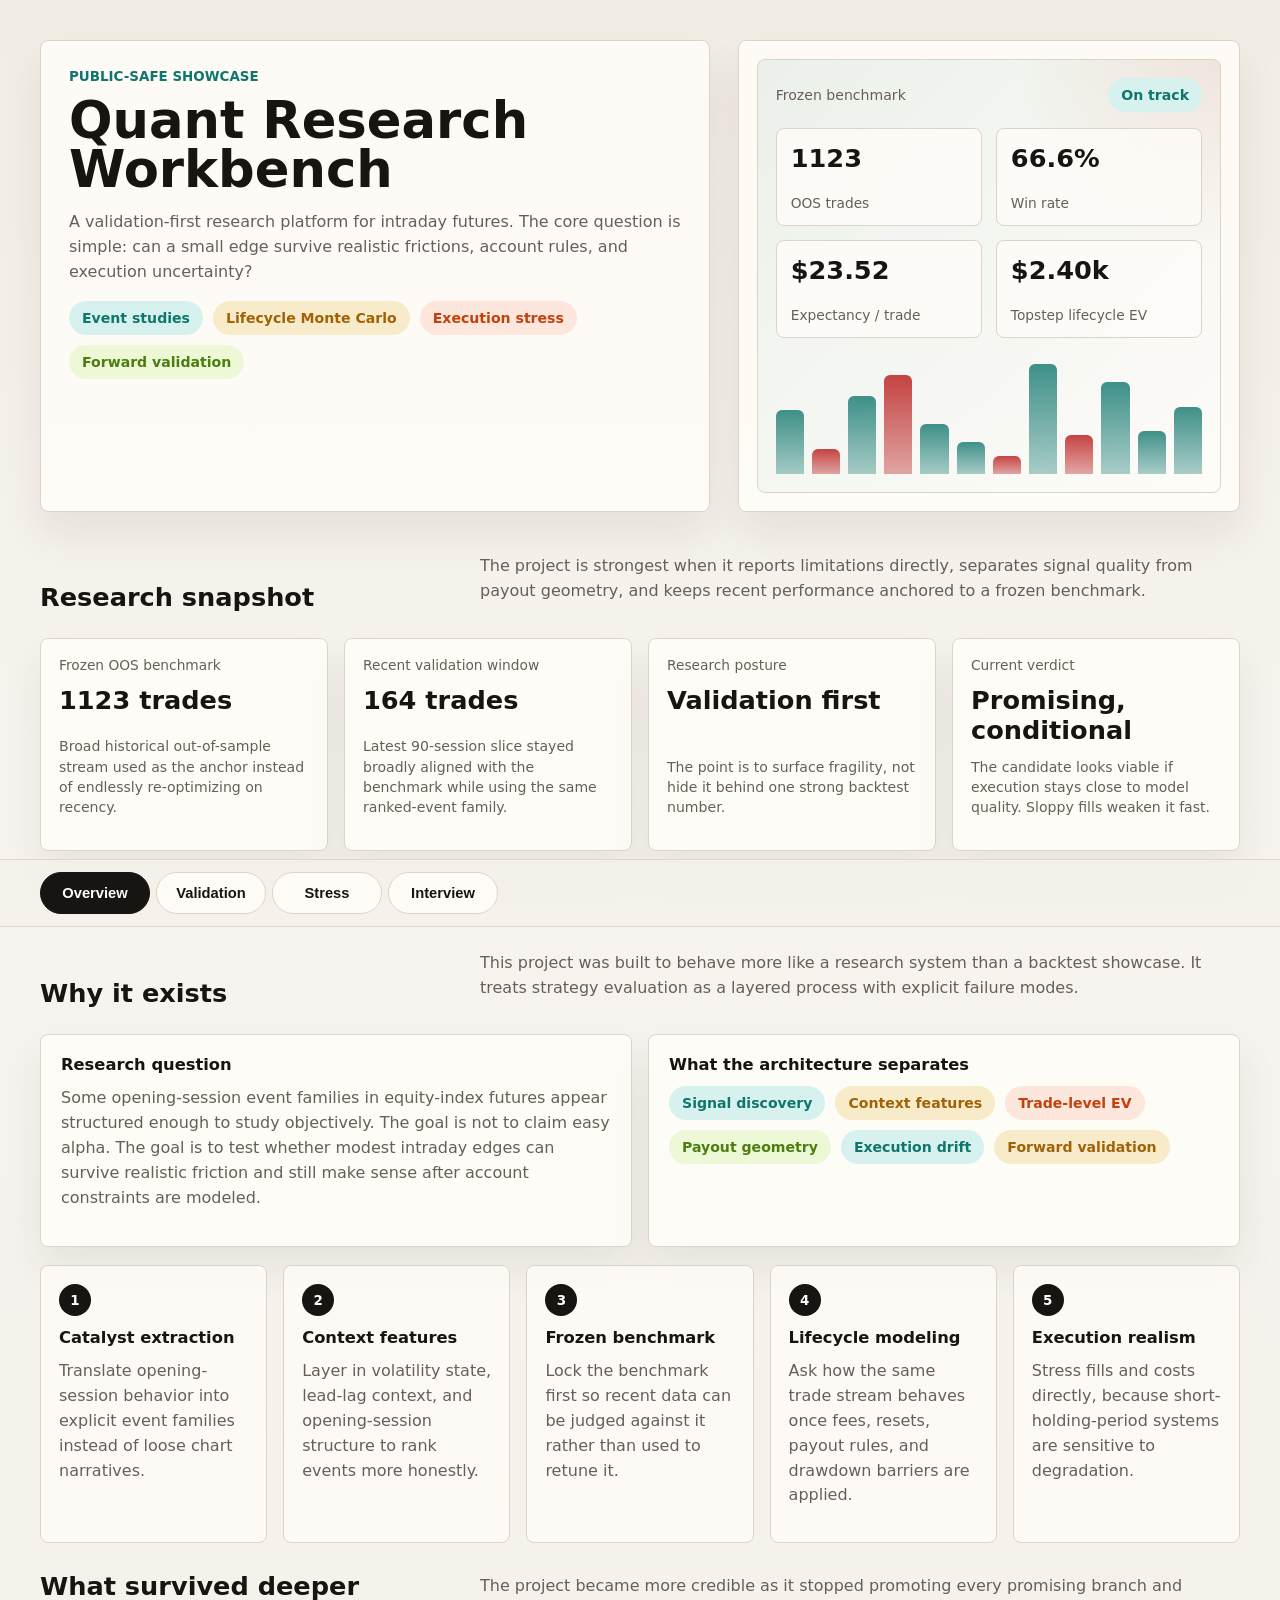
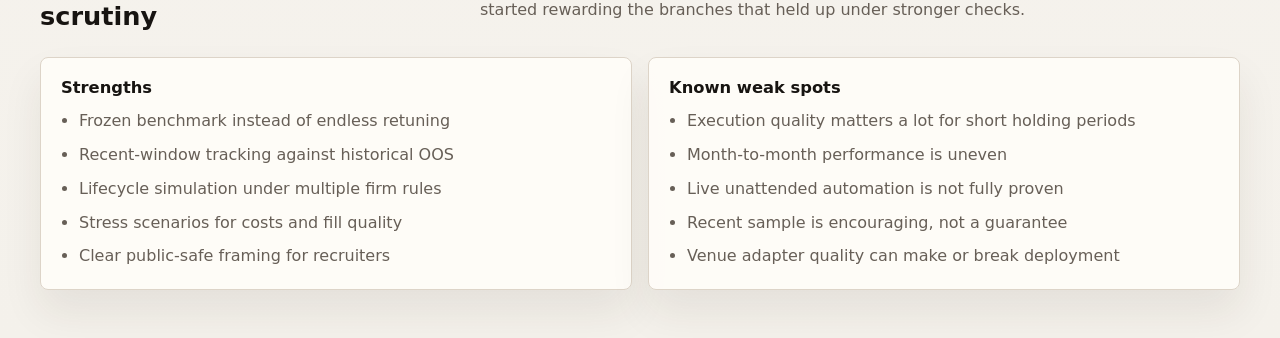
==== docs/index.html @ 0e42ff85 "Initial public mirror" ====
<!DOCTYPE html>
<html lang="en">
  <head>
    <meta charset="UTF-8" />
    <meta name="viewport" content="width=device-width, initial-scale=1.0" />
    <title>Quant Research Workbench</title>
    <link rel="stylesheet" href="styles.css" />
  </head>
  <body>
    <div class="page-shell">
      <header class="hero-band">
        <div class="content-wrap hero-layout">
          <div class="hero-copy">
            <p class="eyebrow">Public-safe showcase</p>
            <h1>Quant Research Workbench</h1>
            <p class="lede">
              A validation-first research platform for intraday futures. The
              core question is simple: can a small edge survive realistic
              frictions, account rules, and execution uncertainty?
            </p>
            <div class="hero-badges" aria-label="Project highlights">
              <span class="badge badge-teal">Event studies</span>
              <span class="badge badge-amber">Lifecycle Monte Carlo</span>
              <span class="badge badge-rust">Execution stress</span>
              <span class="badge badge-olive">Forward validation</span>
            </div>
          </div>
          <div class="hero-visual" aria-label="Research summary">
            <div class="visual-panel">
              <div class="visual-label-row">
                <span>Frozen benchmark</span>
                <span class="status-chip status-good">On track</span>
              </div>
              <div class="visual-metrics">
                <div>
                  <span class="visual-number">1123</span>
                  <span class="visual-caption">OOS trades</span>
                </div>
                <div>
                  <span class="visual-number">66.6%</span>
                  <span class="visual-caption">Win rate</span>
                </div>
                <div>
                  <span class="visual-number">$23.52</span>
                  <span class="visual-caption">Expectancy / trade</span>
                </div>
                <div>
                  <span class="visual-number">$2.40k</span>
                  <span class="visual-caption">Topstep lifecycle EV</span>
                </div>
              </div>
              <div class="spark-strip" id="heroSparkStrip" aria-hidden="true"></div>
            </div>
          </div>
        </div>
      </header>

      <main>
        <section class="summary-band">
          <div class="content-wrap">
            <div class="section-head">
              <h2>Research snapshot</h2>
              <p>
                The project is strongest when it reports limitations directly,
                separates signal quality from payout geometry, and keeps recent
                performance anchored to a frozen benchmark.
              </p>
            </div>
            <div class="metric-grid" id="headlineMetrics"></div>
          </div>
        </section>

        <section class="tabs-band">
          <div class="content-wrap">
            <div class="segmented-control" role="tablist" aria-label="Views">
              <button class="segmented-button is-active" data-tab="overview" role="tab" aria-selected="true">Overview</button>
              <button class="segmented-button" data-tab="validation" role="tab" aria-selected="false">Validation</button>
              <button class="segmented-button" data-tab="stress" role="tab" aria-selected="false">Stress</button>
              <button class="segmented-button" data-tab="interview" role="tab" aria-selected="false">Interview</button>
            </div>
          </div>
        </section>

        <section class="panel-band">
          <div class="content-wrap">
            <div class="tab-panel is-active" id="panel-overview" role="tabpanel">
              <div class="section-head">
                <h2>Why it exists</h2>
                <p>
                  This project was built to behave more like a research system
                  than a backtest showcase. It treats strategy evaluation as a
                  layered process with explicit failure modes.
                </p>
              </div>
              <div class="split-layout">
                <div class="stack-block">
                  <h3>Research question</h3>
                  <p>
                    Some opening-session event families in equity-index futures
                    appear structured enough to study objectively. The goal is
                    not to claim easy alpha. The goal is to test whether modest
                    intraday edges can survive realistic friction and still make
                    sense after account constraints are modeled.
                  </p>
                </div>
                <div class="stack-block">
                  <h3>What the architecture separates</h3>
                  <div class="pill-list">
                    <span class="pill">Signal discovery</span>
                    <span class="pill">Context features</span>
                    <span class="pill">Trade-level EV</span>
                    <span class="pill">Payout geometry</span>
                    <span class="pill">Execution drift</span>
                    <span class="pill">Forward validation</span>
                  </div>
                </div>
              </div>

              <div class="workflow-grid" id="workflowGrid"></div>

              <div class="section-head section-head-tight">
                <h2>What survived deeper scrutiny</h2>
                <p>
                  The project became more credible as it stopped promoting every
                  promising branch and started rewarding the branches that held
                  up under stronger checks.
                </p>
              </div>
              <div class="comparison-grid">
                <article class="mini-panel">
                  <h3>Strengths</h3>
                  <ul class="detail-list">
                    <li>Frozen benchmark instead of endless retuning</li>
                    <li>Recent-window tracking against historical OOS</li>
                    <li>Lifecycle simulation under multiple firm rules</li>
                    <li>Stress scenarios for costs and fill quality</li>
                    <li>Clear public-safe framing for recruiters</li>
                  </ul>
                </article>
                <article class="mini-panel">
                  <h3>Known weak spots</h3>
                  <ul class="detail-list">
                    <li>Execution quality matters a lot for short holding periods</li>
                    <li>Month-to-month performance is uneven</li>
                    <li>Live unattended automation is not fully proven</li>
                    <li>Recent sample is encouraging, not a guarantee</li>
                    <li>Venue adapter quality can make or break deployment</li>
                  </ul>
                </article>
              </div>
            </div>

            <div class="tab-panel" id="panel-validation" role="tabpanel">
              <div class="section-head">
                <h2>Validation posture</h2>
                <p>
                  The benchmark was frozen first. Newer samples were then judged
                  on whether they stayed broadly consistent with that benchmark
                  instead of being used as an excuse to keep tuning.
                </p>
              </div>

              <div class="comparison-grid">
                <article class="mini-panel">
                  <h3>Broad OOS benchmark</h3>
                  <dl class="stat-list">
                    <div><dt>Trades</dt><dd>1123</dd></div>
                    <div><dt>Win rate</dt><dd>66.6%</dd></div>
                    <div><dt>Expectancy</dt><dd>$23.52</dd></div>
                    <div><dt>Lifecycle EV</dt><dd>$2,396.66</dd></div>
                  </dl>
                </article>
                <article class="mini-panel">
                  <h3>Recent 90-session check</h3>
                  <dl class="stat-list">
                    <div><dt>Trades</dt><dd>164</dd></div>
                    <div><dt>Win rate</dt><dd>67.7%</dd></div>
                    <div><dt>Expectancy</dt><dd>$27.95</dd></div>
                    <div><dt>EV lower bound</dt><dd class="positive-text">+$0.28</dd></div>
                  </dl>
                </article>
              </div>

              <div class="chart-block">
                <div class="chart-header">
                  <h3>Window consistency</h3>
                  <p>Recent windows are compared against the frozen benchmark.</p>
                </div>
                <div class="window-bars" id="windowBars" aria-label="Window comparison bars"></div>
              </div>

              <div class="chart-block">
                <div class="chart-header">
                  <h3>Monthly stability</h3>
                  <p>
                    The project is honest about instability: April was weak,
                    May was strong, and the newer sample stayed positive but not
                    uniformly smooth.
                  </p>
                </div>
                <div class="monthly-chart" id="monthlyChart" aria-label="Monthly stability chart"></div>
              </div>

              <div class="comparison-grid">
                <article class="mini-panel">
                  <h3>Benchmark discipline</h3>
                  <ul class="detail-list">
                    <li>Recent data is compared to a locked benchmark</li>
                    <li>Policy change is explicit: exclude one weak event family</li>
                    <li>Observed sample is judged by EV bands, not hype</li>
                    <li>Current status: research-based go, not execution-proven go</li>
                  </ul>
                </article>
                <article class="mini-panel">
                  <h3>What would invalidate it</h3>
                  <ul class="detail-list">
                    <li>Execution drift large enough to resemble the 5% haircut stress</li>
                    <li>Recent windows turning persistently negative</li>
                    <li>Signal cadence collapsing versus historical assumptions</li>
                    <li>Venue adapter failing to reproduce the benchmark intents</li>
                  </ul>
                </article>
              </div>
            </div>

            <div class="tab-panel" id="panel-stress" role="tabpanel">
              <div class="section-head">
                <h2>Stress and payout geometry</h2>
                <p>
                  The useful result here is not that the system has a pretty base
                  case. It is that we can see exactly which friction assumptions
                  it tolerates and which ones break it first.
                </p>
              </div>

              <div class="comparison-grid">
                <article class="mini-panel">
                  <h3>Execution stress ladder</h3>
                  <div class="stress-grid" id="stressGrid"></div>
                </article>
                <article class="mini-panel">
                  <h3>Interpretation</h3>
                  <ul class="detail-list">
                    <li>Small extra costs do not destroy the profile</li>
                    <li>Broad fill degradation is much more damaging</li>
                    <li>Execution quality matters more than cosmetic optimization</li>
                    <li>That makes venue choice and automation quality first-order issues</li>
                  </ul>
                </article>
              </div>

              <div class="chart-block">
                <div class="chart-header">
                  <h3>Cross-firm lifecycle comparison</h3>
                  <p>
                    Same trade stream, different account wrappers. This is where
                    structure starts to matter almost as much as the edge.
                  </p>
                </div>
                <div class="horizontal-bars" id="firmBars" aria-label="Firm comparison"></div>
              </div>

              <div class="chart-block">
                <div class="chart-header">
                  <h3>Why this matters</h3>
                  <p>
                    The project is not just a signal engine. It is also a study
                    of how constraints, resets, payout timing, and fee drag
                    reshape the economics of a small edge.
                  </p>
                </div>
                <div class="quote-panel">
                  <p>
                    The strongest public-facing lesson is not “I found a magic
                    strategy.” It is “I built a system that can tell me when a
                    promising branch is still not good enough.”
                  </p>
                </div>
              </div>
            </div>

            <div class="tab-panel" id="panel-interview" role="tabpanel">
              <div class="section-head">
                <h2>Deeper questions</h2>
                <p>
                  This is the part that usually matters most in interviews: what
                  you understand about the weaknesses, not just the outputs.
                </p>
              </div>

              <div class="interview-grid" id="interviewGrid"></div>

              <div class="comparison-grid">
                <article class="mini-panel">
                  <h3>Research influences</h3>
                  <ul class="detail-list">
                    <li>Intraday Price Formation in U.S. Equity Index Markets</li>
                    <li>Clustering Market Regimes Using the Wasserstein Distance</li>
                    <li>The Random Matrix-Based Informative Content of Correlation Matrices in Stock Markets</li>
                    <li>Time-Varying Factor-Augmented Models</li>
                    <li>Deep Learning Enhanced Multivariable GARCH</li>
                  </ul>
                </article>
                <article class="mini-panel">
                  <h3>Resume positioning</h3>
                  <p class="mini-copy">
                    Best framing: a validation-first quantitative research
                    platform for intraday futures, focused on whether small edges
                    survive realistic frictions, account rules, and execution
                    uncertainty.
                  </p>
                </article>
              </div>

              <div class="resource-strip">
                <a class="resource-chip" href="../CASE_STUDY.md">Case study</a>
                <a class="resource-chip" href="../INTERVIEW_GUIDE.md">Interview guide</a>
                <a class="resource-chip" href="../PORTFOLIO_COPY.md">Portfolio copy</a>
                <a class="resource-chip" href="../PUBLISHING_CHECKLIST.md">Publishing checklist</a>
              </div>
            </div>
          </div>
        </section>
      </main>
    </div>

    <script src="app.js"></script>
  </body>
</html>
---- docs/styles.css ----
:root {
  color-scheme: light;
  --bg: #f4f1eb;
  --surface: #fffdf9;
  --surface-2: #f7f3ed;
  --ink: #171411;
  --muted: #675f57;
  --line: #ddd4c8;
  --teal: #0f766e;
  --teal-soft: #d7f1ee;
  --amber: #a16207;
  --amber-soft: #f8ebc9;
  --rust: #c2410c;
  --rust-soft: #fde7dc;
  --olive: #4d7c0f;
  --olive-soft: #edf8d7;
  --crimson: #b91c1c;
  --crimson-soft: #fde3e3;
  --radius: 8px;
  --shadow: 0 22px 40px rgba(52, 39, 24, 0.08);
}

* {
  box-sizing: border-box;
}

html {
  scroll-behavior: smooth;
}

body {
  margin: 0;
  font-family: Inter, ui-sans-serif, system-ui, -apple-system, BlinkMacSystemFont, "Segoe UI", sans-serif;
  color: var(--ink);
  background: linear-gradient(180deg, #f1ece4 0%, #f7f4ef 42%, #f4f1eb 100%);
}

a {
  color: inherit;
}

.page-shell {
  min-height: 100vh;
}

.content-wrap {
  width: min(1200px, calc(100vw - 32px));
  margin: 0 auto;
}

.hero-band,
.summary-band,
.tabs-band,
.panel-band {
  width: 100%;
}

.hero-band {
  padding: 40px 0 28px;
}

.hero-layout {
  display: grid;
  grid-template-columns: minmax(0, 1.2fr) minmax(320px, 0.9fr);
  gap: 28px;
  align-items: stretch;
}

.hero-copy,
.hero-visual,
.mini-panel,
.stack-block,
.chart-block,
.quote-panel,
.metric-card {
  background: rgba(255, 253, 249, 0.9);
  border: 1px solid var(--line);
  border-radius: var(--radius);
  box-shadow: var(--shadow);
}

.hero-copy {
  padding: 28px;
}

.hero-visual {
  padding: 18px;
}

.eyebrow {
  margin: 0 0 12px;
  color: var(--teal);
  font-size: 0.84rem;
  font-weight: 700;
  text-transform: uppercase;
  letter-spacing: 0;
}

h1,
h2,
h3,
p,
ul,
dl {
  margin-top: 0;
}

h1 {
  font-size: clamp(2.2rem, 4vw, 4.2rem);
  line-height: 0.96;
  margin-bottom: 16px;
}

h2 {
  font-size: clamp(1.55rem, 2vw, 2rem);
  margin-bottom: 8px;
}

h3 {
  font-size: 1.02rem;
  margin-bottom: 12px;
}

.lede,
.section-head p,
.mini-copy,
.stack-block p,
.quote-panel p {
  color: var(--muted);
  line-height: 1.55;
}

.hero-badges,
.resource-strip,
.pill-list {
  display: flex;
  flex-wrap: wrap;
  gap: 10px;
}

.badge,
.resource-chip,
.pill,
.status-chip {
  display: inline-flex;
  align-items: center;
  justify-content: center;
  min-height: 34px;
  padding: 0 12px;
  border-radius: 999px;
  font-size: 0.88rem;
  font-weight: 600;
  border: 1px solid transparent;
}

.badge-teal,
.pill:nth-child(4n + 1),
.status-good {
  background: var(--teal-soft);
  color: var(--teal);
}

.badge-amber,
.pill:nth-child(4n + 2) {
  background: var(--amber-soft);
  color: var(--amber);
}

.badge-rust,
.pill:nth-child(4n + 3) {
  background: var(--rust-soft);
  color: var(--rust);
}

.badge-olive,
.pill:nth-child(4n + 4) {
  background: var(--olive-soft);
  color: var(--olive);
}

.visual-panel {
  height: 100%;
  display: grid;
  grid-template-rows: auto auto 1fr;
  gap: 16px;
  background:
    linear-gradient(135deg, rgba(15, 118, 110, 0.08), rgba(255, 253, 249, 0.4)),
    radial-gradient(circle at top right, rgba(194, 65, 12, 0.12), transparent 32%);
  border: 1px solid var(--line);
  border-radius: var(--radius);
  padding: 18px;
}

.visual-label-row {
  display: flex;
  justify-content: space-between;
  gap: 12px;
  align-items: center;
  color: var(--muted);
  font-size: 0.88rem;
}

.visual-metrics {
  display: grid;
  grid-template-columns: repeat(2, minmax(0, 1fr));
  gap: 14px;
}

.visual-metrics > div {
  min-height: 98px;
  background: rgba(255, 253, 249, 0.8);
  border: 1px solid var(--line);
  border-radius: var(--radius);
  padding: 14px;
  display: flex;
  flex-direction: column;
  justify-content: space-between;
}

.visual-number {
  font-size: clamp(1.45rem, 2vw, 2.2rem);
  font-weight: 700;
}

.visual-caption {
  color: var(--muted);
  font-size: 0.86rem;
}

.spark-strip {
  display: grid;
  grid-template-columns: repeat(12, minmax(0, 1fr));
  gap: 8px;
  align-items: end;
  min-height: 120px;
}

.spark-bar {
  border-radius: 6px 6px 0 0;
  min-height: 18px;
}

.spark-bar.positive {
  background: linear-gradient(180deg, rgba(15, 118, 110, 0.8), rgba(15, 118, 110, 0.35));
}

.spark-bar.negative {
  background: linear-gradient(180deg, rgba(185, 28, 28, 0.82), rgba(185, 28, 28, 0.38));
}

.summary-band {
  padding: 14px 0 8px;
}

.section-head {
  display: flex;
  justify-content: space-between;
  align-items: end;
  gap: 20px;
  margin-bottom: 18px;
}

.section-head > * {
  max-width: 760px;
}

.section-head-tight {
  margin-top: 28px;
}

.metric-grid,
.comparison-grid,
.workflow-grid,
.interview-grid {
  display: grid;
  gap: 16px;
}

.metric-grid {
  grid-template-columns: repeat(4, minmax(0, 1fr));
}

.metric-card {
  padding: 18px;
  min-height: 154px;
  display: flex;
  flex-direction: column;
  justify-content: space-between;
}

.metric-label {
  color: var(--muted);
  font-size: 0.86rem;
}

.metric-value {
  font-size: clamp(1.5rem, 2vw, 2.2rem);
  font-weight: 700;
  margin-top: 12px;
}

.metric-note {
  color: var(--muted);
  font-size: 0.88rem;
  line-height: 1.45;
  margin-top: 12px;
}

.tabs-band {
  position: sticky;
  top: 0;
  z-index: 10;
  backdrop-filter: blur(14px);
  background: rgba(244, 241, 235, 0.82);
  border-top: 1px solid rgba(221, 212, 200, 0.9);
  border-bottom: 1px solid rgba(221, 212, 200, 0.9);
}

.segmented-control {
  display: inline-grid;
  grid-template-columns: repeat(4, minmax(110px, 1fr));
  gap: 6px;
  padding: 12px 0;
}

.segmented-button {
  appearance: none;
  border: 1px solid var(--line);
  background: rgba(255, 253, 249, 0.9);
  color: var(--ink);
  min-height: 42px;
  border-radius: 999px;
  padding: 0 14px;
  font-size: 0.92rem;
  font-weight: 600;
  cursor: pointer;
  transition: background 120ms ease, color 120ms ease, border-color 120ms ease, transform 120ms ease;
}

.segmented-button:hover {
  transform: translateY(-1px);
}

.segmented-button.is-active {
  background: var(--ink);
  color: var(--surface);
  border-color: var(--ink);
}

.panel-band {
  padding: 24px 0 48px;
}

.tab-panel {
  display: none;
}

.tab-panel.is-active {
  display: block;
}

.split-layout {
  display: grid;
  grid-template-columns: repeat(2, minmax(0, 1fr));
  gap: 16px;
}

.stack-block,
.mini-panel {
  padding: 20px;
}

.workflow-grid {
  margin-top: 18px;
  grid-template-columns: repeat(5, minmax(0, 1fr));
}

.workflow-card {
  background: rgba(255, 253, 249, 0.8);
  border: 1px solid var(--line);
  border-radius: var(--radius);
  padding: 18px;
  min-height: 168px;
}

.workflow-step {
  display: inline-flex;
  min-width: 32px;
  min-height: 32px;
  border-radius: 999px;
  align-items: center;
  justify-content: center;
  font-size: 0.84rem;
  font-weight: 700;
  margin-bottom: 12px;
  background: var(--ink);
  color: var(--surface);
}

.comparison-grid {
  grid-template-columns: repeat(2, minmax(0, 1fr));
  margin-top: 18px;
}

.detail-list {
  padding-left: 18px;
  color: var(--muted);
  line-height: 1.55;
  margin-bottom: 0;
}

.detail-list li + li {
  margin-top: 9px;
}

.stat-list {
  display: grid;
  gap: 12px;
  margin-bottom: 0;
}

.stat-list div {
  display: flex;
  justify-content: space-between;
  gap: 16px;
  padding-bottom: 10px;
  border-bottom: 1px solid var(--line);
}

.stat-list div:last-child {
  border-bottom: 0;
  padding-bottom: 0;
}

.stat-list dt {
  color: var(--muted);
}

.stat-list dd {
  margin: 0;
  font-weight: 700;
}

.positive-text {
  color: var(--teal);
}

.chart-block {
  padding: 22px;
  margin-top: 18px;
}

.chart-header {
  display: flex;
  justify-content: space-between;
  gap: 20px;
  align-items: end;
  margin-bottom: 18px;
}

.chart-header p {
  max-width: 560px;
}

.window-bars,
.monthly-chart,
.horizontal-bars,
.stress-grid,
.interview-grid {
  gap: 14px;
}

.window-bars {
  display: grid;
  grid-template-columns: repeat(5, minmax(0, 1fr));
  align-items: end;
  min-height: 250px;
}

.window-bar-card,
.month-card {
  min-height: 240px;
  padding: 14px;
  border: 1px solid var(--line);
  border-radius: var(--radius);
  background: rgba(255, 253, 249, 0.86);
  display: grid;
  grid-template-rows: auto 1fr auto;
  gap: 12px;
}

.window-track,
.month-track {
  position: relative;
  min-height: 140px;
  border-radius: 6px;
  background: linear-gradient(180deg, rgba(103, 95, 87, 0.08), rgba(103, 95, 87, 0.02));
  overflow: hidden;
}

.window-fill,
.month-fill {
  position: absolute;
  left: 0;
  right: 0;
  bottom: 0;
  border-radius: 6px 6px 0 0;
}

.window-fill.good,
.month-fill.good {
  background: linear-gradient(180deg, rgba(15, 118, 110, 0.88), rgba(15, 118, 110, 0.34));
}

.window-fill.watch,
.month-fill.watch {
  background: linear-gradient(180deg, rgba(194, 65, 12, 0.9), rgba(194, 65, 12, 0.34));
}

.window-title,
.month-title {
  display: flex;
  justify-content: space-between;
  gap: 10px;
  font-size: 0.9rem;
  color: var(--muted);
}

.window-value,
.month-value {
  font-weight: 700;
  font-size: 0.96rem;
}

.monthly-chart {
  display: grid;
  grid-template-columns: repeat(4, minmax(0, 1fr));
}

.stress-grid {
  display: grid;
  grid-template-columns: repeat(2, minmax(0, 1fr));
}

.stress-card {
  min-height: 134px;
  padding: 14px;
  border: 1px solid var(--line);
  border-radius: var(--radius);
  background: rgba(255, 253, 249, 0.86);
}

.stress-head {
  display: flex;
  justify-content: space-between;
  gap: 10px;
  margin-bottom: 18px;
}

.stress-name {
  font-weight: 700;
}

.stress-meta {
  color: var(--muted);
  font-size: 0.84rem;
}

.stress-value {
  font-size: 1.55rem;
  font-weight: 700;
}

.horizontal-bars {
  display: grid;
}

.firm-row {
  display: grid;
  grid-template-columns: 190px 1fr 100px;
  gap: 14px;
  align-items: center;
}

.firm-label {
  font-size: 0.92rem;
  font-weight: 600;
}

.firm-track {
  position: relative;
  min-height: 16px;
  background: rgba(103, 95, 87, 0.12);
  border-radius: 999px;
  overflow: hidden;
}

.firm-fill {
  position: absolute;
  inset: 0 auto 0 0;
  border-radius: 999px;
}

.firm-fill.primary {
  background: linear-gradient(90deg, rgba(15, 118, 110, 0.92), rgba(15, 118, 110, 0.45));
}

.firm-fill.secondary {
  background: linear-gradient(90deg, rgba(161, 98, 7, 0.95), rgba(161, 98, 7, 0.45));
}

.firm-fill.tertiary {
  background: linear-gradient(90deg, rgba(194, 65, 12, 0.92), rgba(194, 65, 12, 0.45));
}

.firm-fill.warning {
  background: linear-gradient(90deg, rgba(185, 28, 28, 0.9), rgba(185, 28, 28, 0.35));
}

.firm-value {
  text-align: right;
  font-weight: 700;
}

.quote-panel {
  padding: 22px;
  min-height: 120px;
  display: flex;
  align-items: center;
}

.quote-panel p {
  font-size: 1.06rem;
}

.interview-grid {
  display: grid;
  grid-template-columns: repeat(2, minmax(0, 1fr));
  margin-top: 18px;
}

.qa-card {
  padding: 20px;
  border: 1px solid var(--line);
  border-radius: var(--radius);
  background: rgba(255, 253, 249, 0.9);
}

.qa-card h3 {
  margin-bottom: 8px;
}

.resource-strip {
  margin-top: 18px;
}

.resource-chip {
  background: rgba(255, 253, 249, 0.92);
  border-color: var(--line);
  text-decoration: none;
}

@media (max-width: 1080px) {
  .hero-layout,
  .split-layout,
  .comparison-grid,
  .workflow-grid,
  .metric-grid,
  .interview-grid {
    grid-template-columns: 1fr;
  }

  .window-bars,
  .monthly-chart,
  .stress-grid {
    grid-template-columns: repeat(2, minmax(0, 1fr));
  }

  .firm-row {
    grid-template-columns: 1fr;
  }

  .firm-value {
    text-align: left;
  }
}

@media (max-width: 720px) {
  .hero-band {
    padding-top: 18px;
  }

  .content-wrap {
    width: min(100vw - 20px, 1200px);
  }

  .hero-copy,
  .hero-visual,
  .metric-card,
  .stack-block,
  .mini-panel,
  .chart-block,
  .qa-card {
    padding: 16px;
  }

  .window-bars,
  .monthly-chart,
  .stress-grid {
    grid-template-columns: 1fr;
  }

  .segmented-control {
    width: 100%;
    grid-template-columns: repeat(2, minmax(0, 1fr));
  }

  .section-head,
  .chart-header {
    display: block;
  }

  .section-head p,
  .chart-header p {
    margin-top: 8px;
  }

  h1 {
    font-size: 2.25rem;
  }

  .visual-metrics {
    grid-template-columns: 1fr;
  }
}
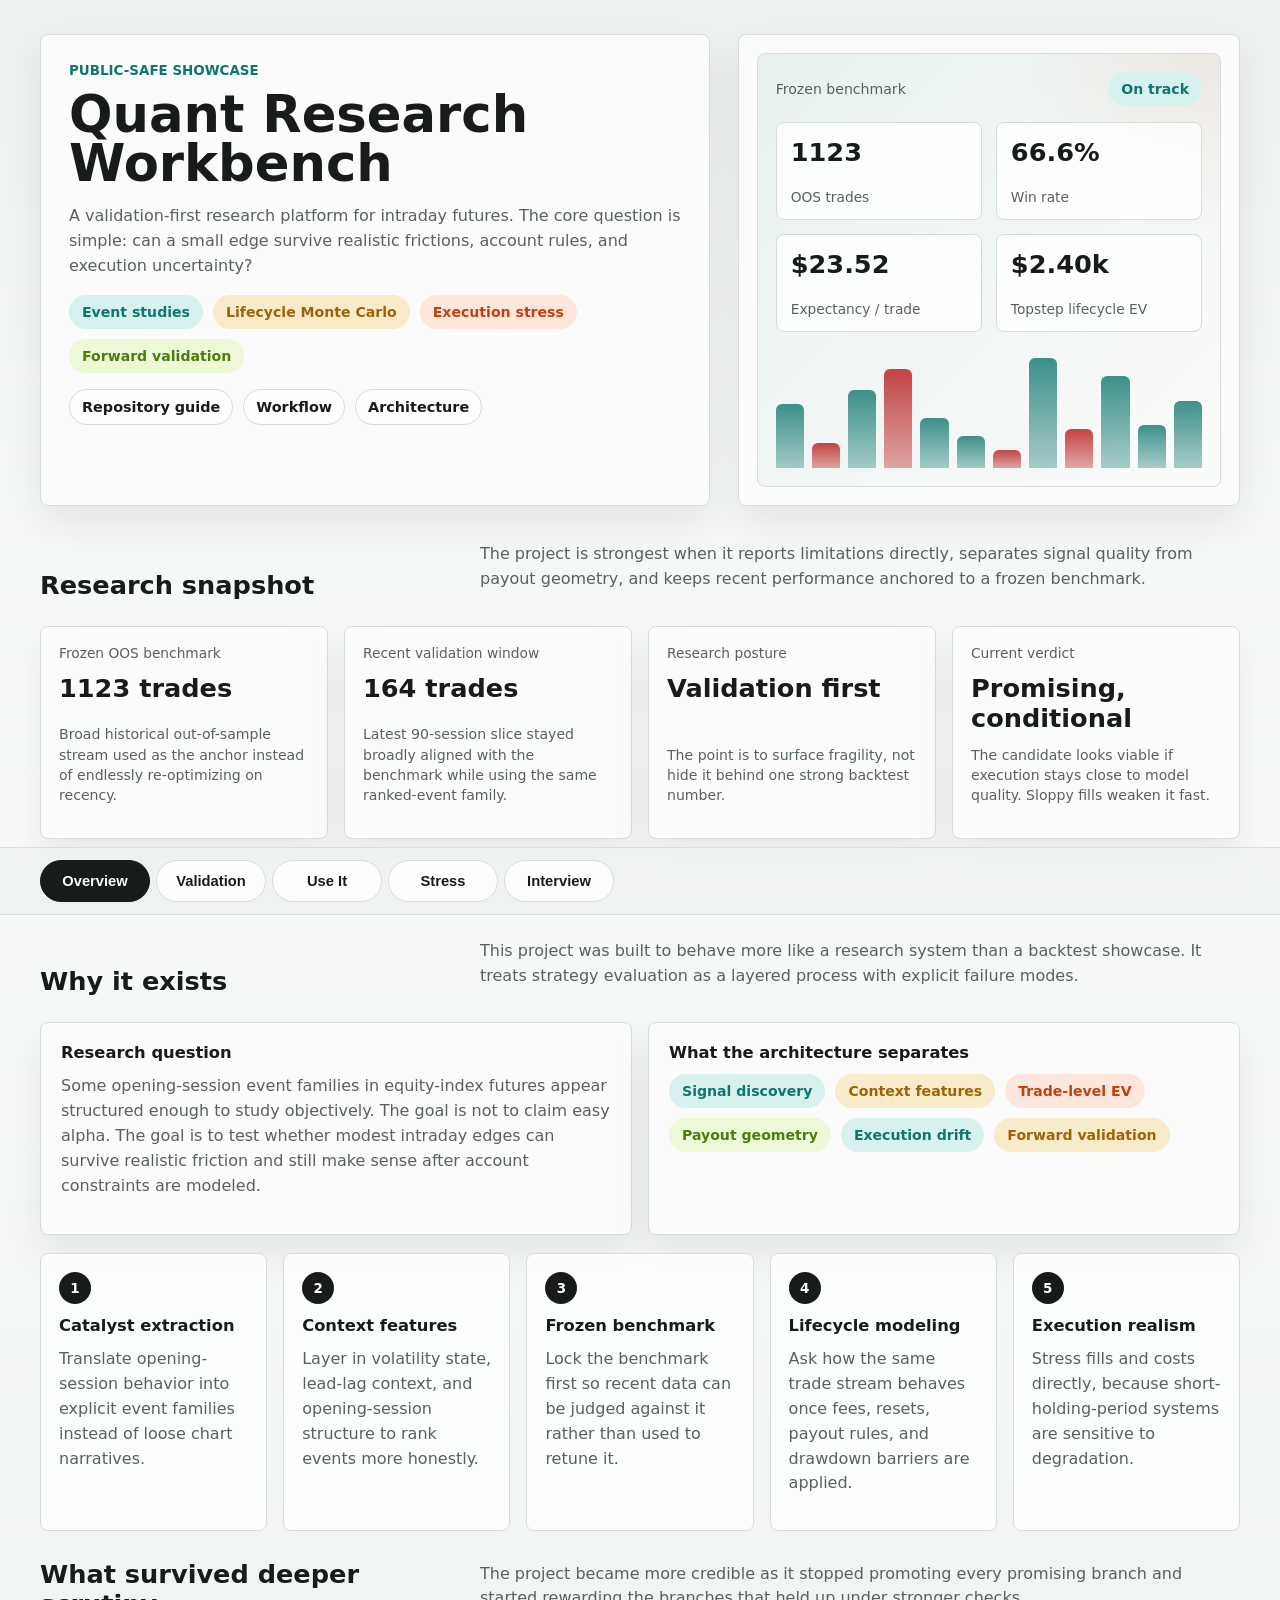
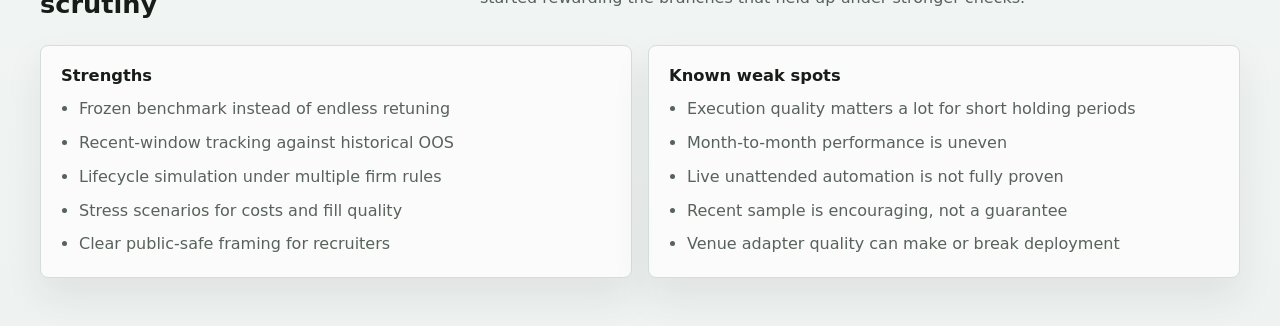
==== commit 5b32b87d: "Improve public usability and UI" ====
--- a/docs/index.html
+++ b/docs/index.html
@@ -24,6 +24,11 @@
               <span class="badge badge-rust">Execution stress</span>
               <span class="badge badge-olive">Forward validation</span>
             </div>
+            <div class="hero-links">
+              <a class="hero-link" href="../README.md">Repository guide</a>
+              <a class="hero-link" href="../WORKFLOW.md">Workflow</a>
+              <a class="hero-link" href="../ARCHITECTURE.md">Architecture</a>
+            </div>
           </div>
           <div class="hero-visual" aria-label="Research summary">
             <div class="visual-panel">
@@ -75,6 +80,7 @@
             <div class="segmented-control" role="tablist" aria-label="Views">
               <button class="segmented-button is-active" data-tab="overview" role="tab" aria-selected="true">Overview</button>
               <button class="segmented-button" data-tab="validation" role="tab" aria-selected="false">Validation</button>
+              <button class="segmented-button" data-tab="use" role="tab" aria-selected="false">Use It</button>
               <button class="segmented-button" data-tab="stress" role="tab" aria-selected="false">Stress</button>
               <button class="segmented-button" data-tab="interview" role="tab" aria-selected="false">Interview</button>
             </div>
@@ -223,6 +229,93 @@
               </div>
             </div>
 
+            <div class="tab-panel" id="panel-use" role="tabpanel">
+              <div class="section-head">
+                <h2>How it can be used</h2>
+                <p>
+                  The public repository is useful as a lightweight research
+                  workbench for anyone who has an empirical trade CSV and wants
+                  a quick read on trade-level expectancy, uncertainty, and
+                  simple lifecycle economics.
+                </p>
+              </div>
+
+              <div class="comparison-grid">
+                <article class="mini-panel">
+                  <h3>Useful for</h3>
+                  <ul class="detail-list">
+                    <li>quant research demos and portfolio projects</li>
+                    <li>evaluating a backtest trade export without a full stack</li>
+                    <li>teaching trade-level EV versus account-level geometry</li>
+                    <li>sanity-checking whether a trade stream survives friction assumptions</li>
+                  </ul>
+                </article>
+                <article class="mini-panel">
+                  <h3>Not intended as</h3>
+                  <ul class="detail-list">
+                    <li>a turnkey live trading system</li>
+                    <li>a broker-connected execution engine</li>
+                    <li>a public release of private alpha configuration</li>
+                    <li>a substitute for venue-specific execution validation</li>
+                  </ul>
+                </article>
+              </div>
+
+              <div class="comparison-grid">
+                <article class="mini-panel">
+                  <h3>Quick start</h3>
+                  <div class="code-card">
+                    <pre><code>python3 -m pip install -e .
+python3 -m quant_workbench.cli summarize-trades \
+  --trades examples/sample_trades.csv
+
+python3 -m quant_workbench.cli bootstrap-ev \
+  --trades examples/sample_trades.csv \
+  --iterations 2000 --seed 7
+
+python3 -m quant_workbench.cli simulate-lifecycle \
+  --trades examples/sample_trades.csv \
+  --iterations 2000 --seed 7</code></pre>
+                  </div>
+                </article>
+                <article class="mini-panel">
+                  <h3>Expected CSV schema</h3>
+                  <div class="code-card">
+                    <pre><code>pnl,regime
+161.26,volatile
+-89.98,normal
+322.52,volatile
+-251.24,normal</code></pre>
+                  </div>
+                  <p class="mini-copy">
+                    Only `pnl` is required. `regime` is optional and kept as
+                    context if the caller wants to carry it through the trade set.
+                  </p>
+                </article>
+              </div>
+
+              <div class="comparison-grid">
+                <article class="mini-panel">
+                  <h3>Public package outputs</h3>
+                  <dl class="stat-list">
+                    <div><dt>Trade summary</dt><dd>win rate, EV, PF, DD</dd></div>
+                    <div><dt>Bootstrap EV</dt><dd>confidence band + zero-cross</dd></div>
+                    <div><dt>Lifecycle sim</dt><dd>pass rate, payout rate, net EV</dd></div>
+                    <div><dt>Showcase UI</dt><dd>repo overview + graphs + usage path</dd></div>
+                  </dl>
+                </article>
+                <article class="mini-panel">
+                  <h3>What a new user gets</h3>
+                  <ul class="detail-list">
+                    <li>runnable public code</li>
+                    <li>example data to test the workflow immediately</li>
+                    <li>documentation that explains the why, not just the commands</li>
+                    <li>a clear separation between public workbench logic and private strategy details</li>
+                  </ul>
+                </article>
+              </div>
+            </div>
+
             <div class="tab-panel" id="panel-stress" role="tabpanel">
               <div class="section-head">
                 <h2>Stress and payout geometry</h2>
--- a/docs/styles.css
+++ b/docs/styles.css
@@ -1,11 +1,11 @@
 :root {
   color-scheme: light;
-  --bg: #f4f1eb;
-  --surface: #fffdf9;
-  --surface-2: #f7f3ed;
-  --ink: #171411;
-  --muted: #675f57;
-  --line: #ddd4c8;
+  --bg: #eef2f0;
+  --surface: #fbfcfb;
+  --surface-2: #f2f5f3;
+  --ink: #171c19;
+  --muted: #58625c;
+  --line: #d4ddd7;
   --teal: #0f766e;
   --teal-soft: #d7f1ee;
   --amber: #a16207;
@@ -17,7 +17,7 @@
   --crimson: #b91c1c;
   --crimson-soft: #fde3e3;
   --radius: 8px;
-  --shadow: 0 22px 40px rgba(52, 39, 24, 0.08);
+  --shadow: 0 18px 38px rgba(34, 42, 36, 0.08);
 }
 
 * {
@@ -32,7 +32,7 @@
   margin: 0;
   font-family: Inter, ui-sans-serif, system-ui, -apple-system, BlinkMacSystemFont, "Segoe UI", sans-serif;
   color: var(--ink);
-  background: linear-gradient(180deg, #f1ece4 0%, #f7f4ef 42%, #f4f1eb 100%);
+  background: linear-gradient(180deg, #edf1ee 0%, #f7faf8 38%, #eef2f0 100%);
 }
 
 a {
@@ -56,7 +56,7 @@
 }
 
 .hero-band {
-  padding: 40px 0 28px;
+  padding: 34px 0 22px;
 }
 
 .hero-layout {
@@ -73,7 +73,7 @@
 .chart-block,
 .quote-panel,
 .metric-card {
-  background: rgba(255, 253, 249, 0.9);
+  background: rgba(251, 252, 251, 0.92);
   border: 1px solid var(--line);
   border-radius: var(--radius);
   box-shadow: var(--shadow);
@@ -128,6 +128,27 @@
 .quote-panel p {
   color: var(--muted);
   line-height: 1.55;
+}
+
+.hero-links {
+  display: flex;
+  flex-wrap: wrap;
+  gap: 10px;
+  margin-top: 16px;
+}
+
+.hero-link {
+  display: inline-flex;
+  min-height: 36px;
+  align-items: center;
+  padding: 0 12px;
+  border-radius: 999px;
+  border: 1px solid var(--line);
+  background: rgba(255, 255, 255, 0.74);
+  color: var(--ink);
+  text-decoration: none;
+  font-size: 0.9rem;
+  font-weight: 600;
 }
 
 .hero-badges,
@@ -184,8 +205,8 @@
   grid-template-rows: auto auto 1fr;
   gap: 16px;
   background:
-    linear-gradient(135deg, rgba(15, 118, 110, 0.08), rgba(255, 253, 249, 0.4)),
-    radial-gradient(circle at top right, rgba(194, 65, 12, 0.12), transparent 32%);
+    linear-gradient(135deg, rgba(15, 118, 110, 0.08), rgba(251, 252, 251, 0.45)),
+    radial-gradient(circle at top right, rgba(194, 65, 12, 0.1), transparent 32%);
   border: 1px solid var(--line);
   border-radius: var(--radius);
   padding: 18px;
@@ -208,7 +229,7 @@
 
 .visual-metrics > div {
   min-height: 98px;
-  background: rgba(255, 253, 249, 0.8);
+  background: rgba(255, 255, 255, 0.86);
   border: 1px solid var(--line);
   border-radius: var(--radius);
   padding: 14px;
@@ -311,14 +332,14 @@
   top: 0;
   z-index: 10;
   backdrop-filter: blur(14px);
-  background: rgba(244, 241, 235, 0.82);
-  border-top: 1px solid rgba(221, 212, 200, 0.9);
-  border-bottom: 1px solid rgba(221, 212, 200, 0.9);
+  background: rgba(238, 242, 240, 0.86);
+  border-top: 1px solid rgba(212, 221, 215, 0.9);
+  border-bottom: 1px solid rgba(212, 221, 215, 0.9);
 }
 
 .segmented-control {
   display: inline-grid;
-  grid-template-columns: repeat(4, minmax(110px, 1fr));
+  grid-template-columns: repeat(5, minmax(110px, 1fr));
   gap: 6px;
   padding: 12px 0;
 }
@@ -326,7 +347,7 @@
 .segmented-button {
   appearance: none;
   border: 1px solid var(--line);
-  background: rgba(255, 253, 249, 0.9);
+  background: rgba(255, 255, 255, 0.88);
   color: var(--ink);
   min-height: 42px;
   border-radius: 999px;
@@ -376,7 +397,7 @@
 }
 
 .workflow-card {
-  background: rgba(255, 253, 249, 0.8);
+  background: rgba(255, 255, 255, 0.82);
   border: 1px solid var(--line);
   border-radius: var(--radius);
   padding: 18px;
@@ -483,7 +504,7 @@
   padding: 14px;
   border: 1px solid var(--line);
   border-radius: var(--radius);
-  background: rgba(255, 253, 249, 0.86);
+  background: rgba(255, 255, 255, 0.88);
   display: grid;
   grid-template-rows: auto 1fr auto;
   gap: 12px;
@@ -547,7 +568,7 @@
   padding: 14px;
   border: 1px solid var(--line);
   border-radius: var(--radius);
-  background: rgba(255, 253, 249, 0.86);
+  background: rgba(255, 255, 255, 0.88);
 }
 
 .stress-head {
@@ -643,7 +664,7 @@
   padding: 20px;
   border: 1px solid var(--line);
   border-radius: var(--radius);
-  background: rgba(255, 253, 249, 0.9);
+  background: rgba(255, 255, 255, 0.9);
 }
 
 .qa-card h3 {
@@ -655,9 +676,25 @@
 }
 
 .resource-chip {
-  background: rgba(255, 253, 249, 0.92);
+  background: rgba(255, 255, 255, 0.92);
   border-color: var(--line);
   text-decoration: none;
+}
+
+.code-card {
+  border: 1px solid var(--line);
+  border-radius: var(--radius);
+  background: #181f1b;
+  color: #f3f7f4;
+  overflow: auto;
+}
+
+.code-card pre {
+  margin: 0;
+  padding: 16px;
+  font-family: ui-monospace, SFMono-Regular, Menlo, Monaco, Consolas, "Liberation Mono", monospace;
+  font-size: 0.86rem;
+  line-height: 1.5;
 }
 
 @media (max-width: 1080px) {
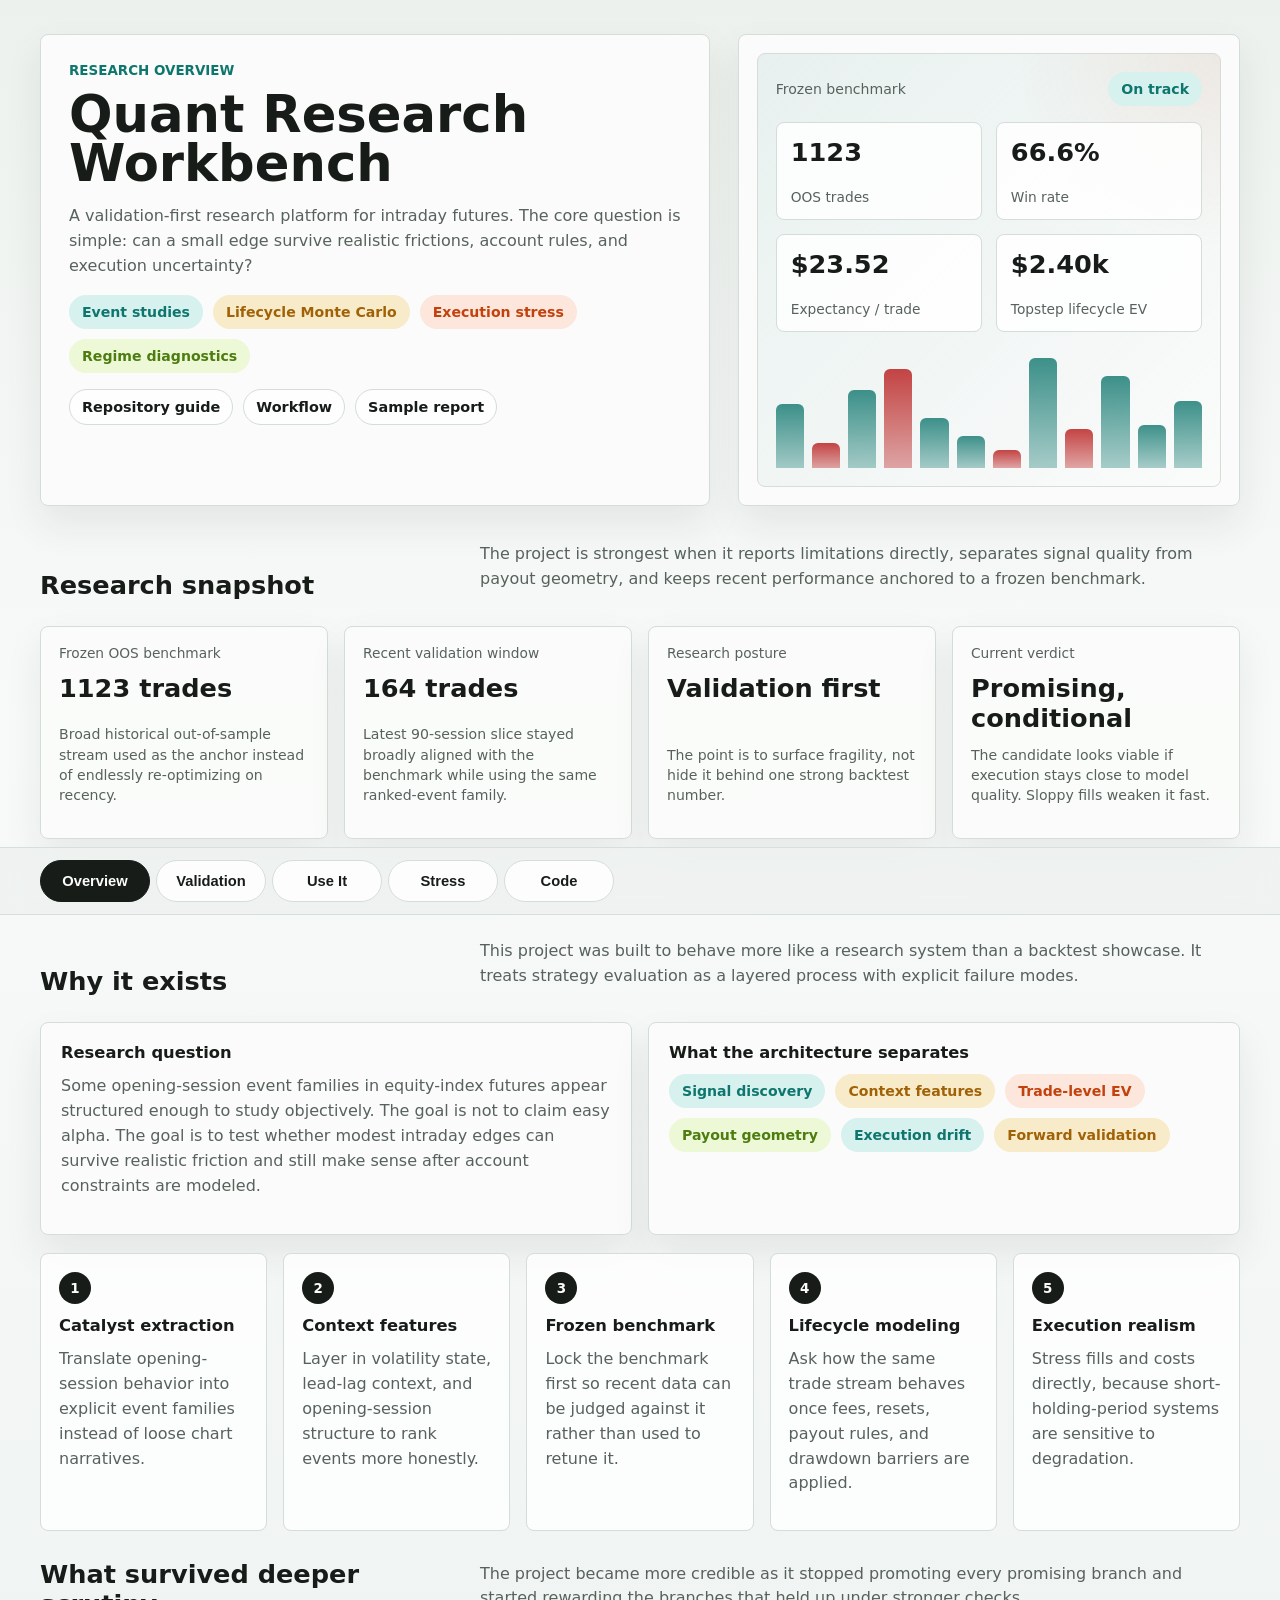
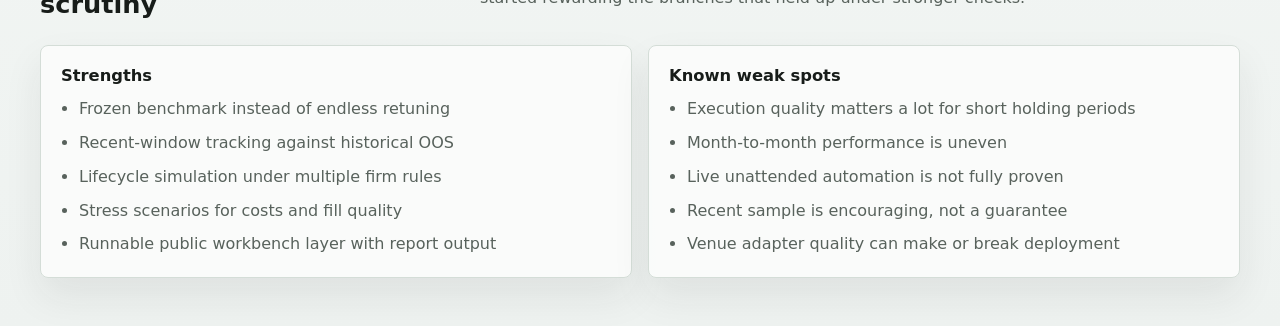
==== commit e18890e3: "Refocus public repo on usable research workbench" ====
--- a/docs/index.html
+++ b/docs/index.html
@@ -11,7 +11,7 @@
       <header class="hero-band">
         <div class="content-wrap hero-layout">
           <div class="hero-copy">
-            <p class="eyebrow">Public-safe showcase</p>
+            <p class="eyebrow">Research overview</p>
             <h1>Quant Research Workbench</h1>
             <p class="lede">
               A validation-first research platform for intraday futures. The
@@ -22,12 +22,12 @@
               <span class="badge badge-teal">Event studies</span>
               <span class="badge badge-amber">Lifecycle Monte Carlo</span>
               <span class="badge badge-rust">Execution stress</span>
-              <span class="badge badge-olive">Forward validation</span>
+              <span class="badge badge-olive">Regime diagnostics</span>
             </div>
             <div class="hero-links">
               <a class="hero-link" href="../README.md">Repository guide</a>
               <a class="hero-link" href="../WORKFLOW.md">Workflow</a>
-              <a class="hero-link" href="../ARCHITECTURE.md">Architecture</a>
+              <a class="hero-link" href="../examples/sample_report.html">Sample report</a>
             </div>
           </div>
           <div class="hero-visual" aria-label="Research summary">
@@ -82,7 +82,7 @@
               <button class="segmented-button" data-tab="validation" role="tab" aria-selected="false">Validation</button>
               <button class="segmented-button" data-tab="use" role="tab" aria-selected="false">Use It</button>
               <button class="segmented-button" data-tab="stress" role="tab" aria-selected="false">Stress</button>
-              <button class="segmented-button" data-tab="interview" role="tab" aria-selected="false">Interview</button>
+              <button class="segmented-button" data-tab="code" role="tab" aria-selected="false">Code</button>
             </div>
           </div>
         </section>
@@ -140,7 +140,7 @@
                     <li>Recent-window tracking against historical OOS</li>
                     <li>Lifecycle simulation under multiple firm rules</li>
                     <li>Stress scenarios for costs and fill quality</li>
-                    <li>Clear public-safe framing for recruiters</li>
+                    <li>Runnable public workbench layer with report output</li>
                   </ul>
                 </article>
                 <article class="mini-panel">
@@ -244,7 +244,7 @@
                 <article class="mini-panel">
                   <h3>Useful for</h3>
                   <ul class="detail-list">
-                    <li>quant research demos and portfolio projects</li>
+                    <li>quant research demos and internal reviews</li>
                     <li>evaluating a backtest trade export without a full stack</li>
                     <li>teaching trade-level EV versus account-level geometry</li>
                     <li>sanity-checking whether a trade stream survives friction assumptions</li>
@@ -269,12 +269,20 @@
 python3 -m quant_workbench.cli summarize-trades \
   --trades examples/sample_trades.csv
 
+python3 -m quant_workbench.cli summarize-regimes \
+  --trades examples/sample_trades.csv
+
 python3 -m quant_workbench.cli bootstrap-ev \
   --trades examples/sample_trades.csv \
   --iterations 2000 --seed 7
 
 python3 -m quant_workbench.cli simulate-lifecycle \
   --trades examples/sample_trades.csv \
+  --iterations 2000 --seed 7
+
+python3 -m quant_workbench.cli write-report \
+  --trades examples/sample_trades.csv \
+  --out examples/sample_report.html \
   --iterations 2000 --seed 7</code></pre>
                   </div>
                 </article>
@@ -299,9 +307,10 @@
                   <h3>Public package outputs</h3>
                   <dl class="stat-list">
                     <div><dt>Trade summary</dt><dd>win rate, EV, PF, DD</dd></div>
+                    <div><dt>Regime summary</dt><dd>split metrics by label</dd></div>
                     <div><dt>Bootstrap EV</dt><dd>confidence band + zero-cross</dd></div>
                     <div><dt>Lifecycle sim</dt><dd>pass rate, payout rate, net EV</dd></div>
-                    <div><dt>Showcase UI</dt><dd>repo overview + graphs + usage path</dd></div>
+                    <div><dt>HTML report</dt><dd>shareable static artifact from CSV</dd></div>
                   </dl>
                 </article>
                 <article class="mini-panel">
@@ -364,52 +373,53 @@
                 </div>
                 <div class="quote-panel">
                   <p>
-                    The strongest public-facing lesson is not “I found a magic
-                    strategy.” It is “I built a system that can tell me when a
-                    promising branch is still not good enough.”
-                  </p>
-                </div>
-              </div>
-            </div>
-
-            <div class="tab-panel" id="panel-interview" role="tabpanel">
+                    The strongest lesson is not that one branch looked good in
+                    isolation. It is that the workbench can show when a
+                    promising branch still fails under tighter assumptions.
+                  </p>
+                </div>
+              </div>
+            </div>
+
+            <div class="tab-panel" id="panel-code" role="tabpanel">
               <div class="section-head">
-                <h2>Deeper questions</h2>
-                <p>
-                  This is the part that usually matters most in interviews: what
-                  you understand about the weaknesses, not just the outputs.
-                </p>
-              </div>
-
-              <div class="interview-grid" id="interviewGrid"></div>
-
-              <div class="comparison-grid">
+                <h2>Public code surface</h2>
+                <p>
+                  The public package is intentionally narrower than the private
+                  research stack, but it is still real code: load a trade CSV,
+                  summarize it, estimate uncertainty, simulate lifecycle
+                  outcomes, and generate a static report.
+                </p>
+              </div>
+
+              <div class="code-grid" id="codeGrid"></div>
+
+              <div class="comparison-grid">
+                <article class="mini-panel">
+                  <h3>Report command</h3>
+                  <div class="code-card">
+                    <pre><code>python3 -m quant_workbench.cli write-report \
+  --trades path/to/trades.csv \
+  --out report.html \
+  --iterations 2000 --seed 7</code></pre>
+                  </div>
+                </article>
                 <article class="mini-panel">
                   <h3>Research influences</h3>
-                  <ul class="detail-list">
-                    <li>Intraday Price Formation in U.S. Equity Index Markets</li>
-                    <li>Clustering Market Regimes Using the Wasserstein Distance</li>
-                    <li>The Random Matrix-Based Informative Content of Correlation Matrices in Stock Markets</li>
-                    <li>Time-Varying Factor-Augmented Models</li>
-                    <li>Deep Learning Enhanced Multivariable GARCH</li>
-                  </ul>
-                </article>
-                <article class="mini-panel">
-                  <h3>Resume positioning</h3>
                   <p class="mini-copy">
-                    Best framing: a validation-first quantitative research
-                    platform for intraday futures, focused on whether small edges
-                    survive realistic frictions, account rules, and execution
-                    uncertainty.
+                    The repository is shaped by intraday microstructure,
+                    regime-thinking, and constrained-lifecycle modeling rather
+                    than by a single strategy narrative.
                   </p>
                 </article>
               </div>
 
               <div class="resource-strip">
                 <a class="resource-chip" href="../CASE_STUDY.md">Case study</a>
-                <a class="resource-chip" href="../INTERVIEW_GUIDE.md">Interview guide</a>
-                <a class="resource-chip" href="../PORTFOLIO_COPY.md">Portfolio copy</a>
-                <a class="resource-chip" href="../PUBLISHING_CHECKLIST.md">Publishing checklist</a>
+                <a class="resource-chip" href="../USER_GUIDE.md">User guide</a>
+                <a class="resource-chip" href="../ARCHITECTURE.md">Architecture</a>
+                <a class="resource-chip" href="../RELATED_PAPERS.md">Related papers</a>
+                <a class="resource-chip" href="../examples/sample_report.html">Sample report</a>
               </div>
             </div>
           </div>
--- a/docs/styles.css
+++ b/docs/styles.css
@@ -292,7 +292,7 @@
 .metric-grid,
 .comparison-grid,
 .workflow-grid,
-.interview-grid {
+.code-grid {
   display: grid;
   gap: 16px;
 }
@@ -487,7 +487,7 @@
 .monthly-chart,
 .horizontal-bars,
 .stress-grid,
-.interview-grid {
+.code-grid {
   gap: 14px;
 }
 
@@ -654,7 +654,7 @@
   font-size: 1.06rem;
 }
 
-.interview-grid {
+.code-grid {
   display: grid;
   grid-template-columns: repeat(2, minmax(0, 1fr));
   margin-top: 18px;
@@ -703,7 +703,7 @@
   .comparison-grid,
   .workflow-grid,
   .metric-grid,
-  .interview-grid {
+  .code-grid {
     grid-template-columns: 1fr;
   }
 
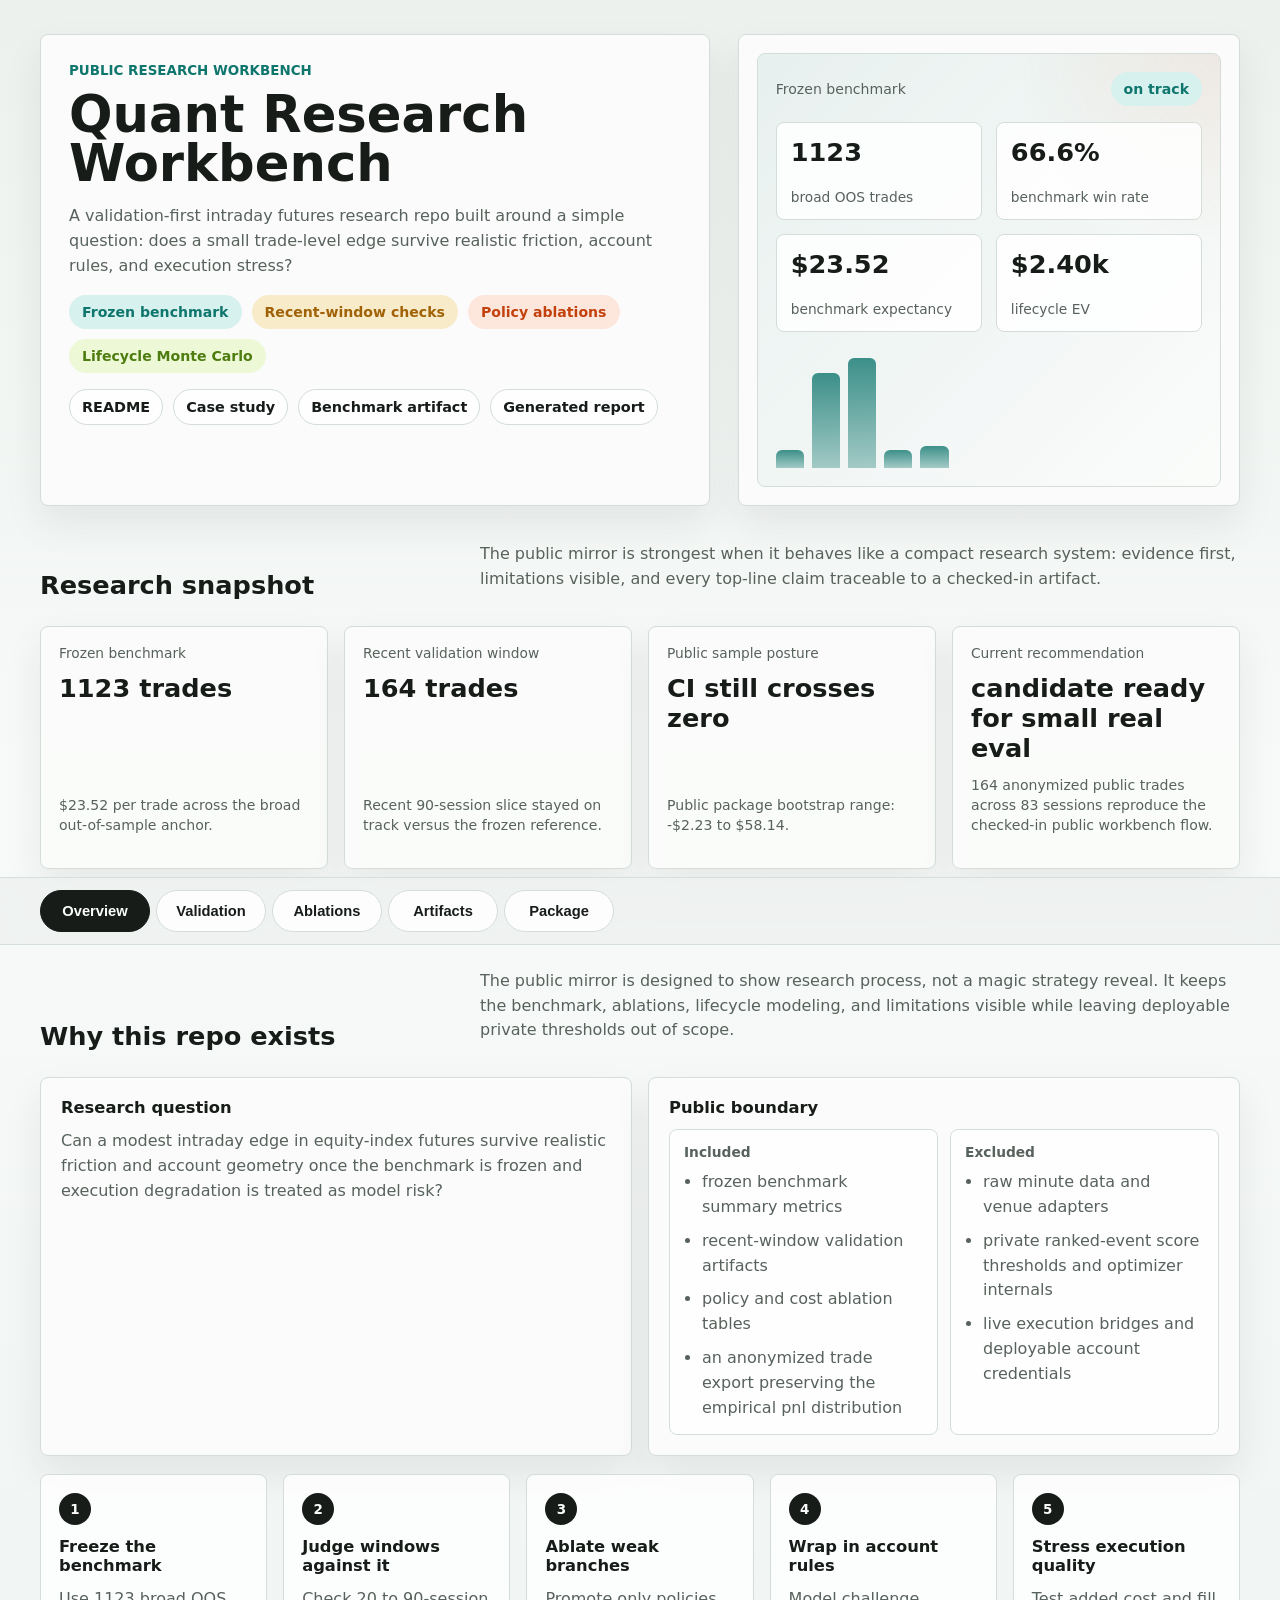
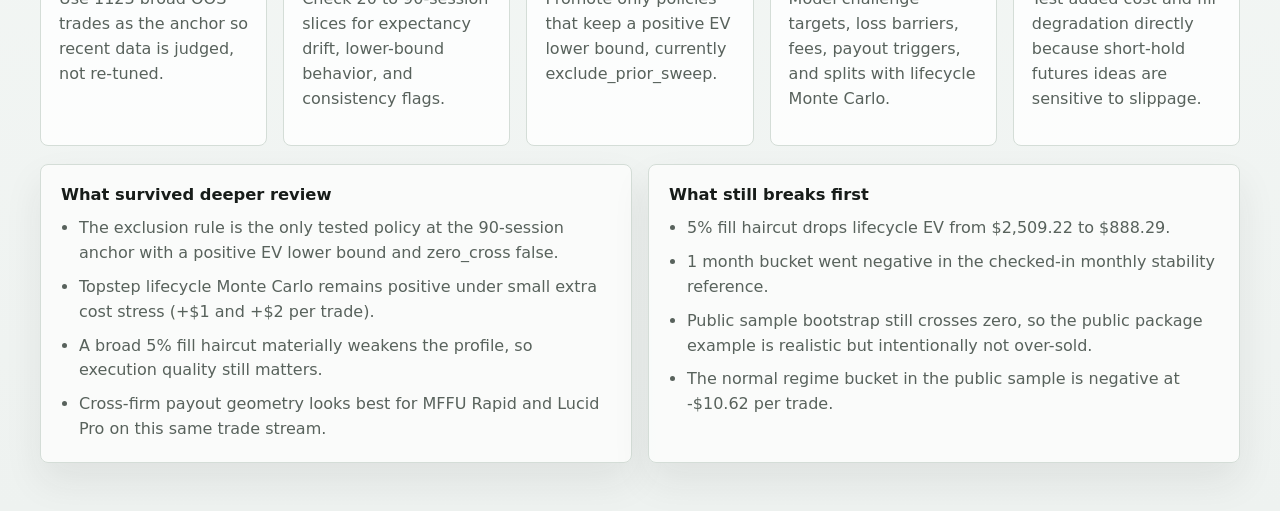
==== commit e63df953: "Polish public artifact pipeline and docs" ====
--- a/docs/index.html
+++ b/docs/index.html
@@ -11,51 +11,28 @@
       <header class="hero-band">
         <div class="content-wrap hero-layout">
           <div class="hero-copy">
-            <p class="eyebrow">Research overview</p>
+            <p class="eyebrow">Public research workbench</p>
             <h1>Quant Research Workbench</h1>
             <p class="lede">
-              A validation-first research platform for intraday futures. The
-              core question is simple: can a small edge survive realistic
-              frictions, account rules, and execution uncertainty?
+              A validation-first intraday futures research repo built around a
+              simple question: does a small trade-level edge survive realistic
+              friction, account rules, and execution stress?
             </p>
             <div class="hero-badges" aria-label="Project highlights">
-              <span class="badge badge-teal">Event studies</span>
-              <span class="badge badge-amber">Lifecycle Monte Carlo</span>
-              <span class="badge badge-rust">Execution stress</span>
-              <span class="badge badge-olive">Regime diagnostics</span>
+              <span class="badge badge-teal">Frozen benchmark</span>
+              <span class="badge badge-amber">Recent-window checks</span>
+              <span class="badge badge-rust">Policy ablations</span>
+              <span class="badge badge-olive">Lifecycle Monte Carlo</span>
             </div>
             <div class="hero-links">
-              <a class="hero-link" href="../README.md">Repository guide</a>
-              <a class="hero-link" href="../WORKFLOW.md">Workflow</a>
-              <a class="hero-link" href="../examples/sample_report.html">Sample report</a>
+              <a class="hero-link" href="../README.md">README</a>
+              <a class="hero-link" href="../CASE_STUDY.md">Case study</a>
+              <a class="hero-link" href="../results/reference/benchmark_summary.json">Benchmark artifact</a>
+              <a class="hero-link" href="../examples/anonymized_oos_report.html">Generated report</a>
             </div>
           </div>
           <div class="hero-visual" aria-label="Research summary">
-            <div class="visual-panel">
-              <div class="visual-label-row">
-                <span>Frozen benchmark</span>
-                <span class="status-chip status-good">On track</span>
-              </div>
-              <div class="visual-metrics">
-                <div>
-                  <span class="visual-number">1123</span>
-                  <span class="visual-caption">OOS trades</span>
-                </div>
-                <div>
-                  <span class="visual-number">66.6%</span>
-                  <span class="visual-caption">Win rate</span>
-                </div>
-                <div>
-                  <span class="visual-number">$23.52</span>
-                  <span class="visual-caption">Expectancy / trade</span>
-                </div>
-                <div>
-                  <span class="visual-number">$2.40k</span>
-                  <span class="visual-caption">Topstep lifecycle EV</span>
-                </div>
-              </div>
-              <div class="spark-strip" id="heroSparkStrip" aria-hidden="true"></div>
-            </div>
+            <div id="heroVisual" class="visual-panel"></div>
           </div>
         </div>
       </header>
@@ -63,12 +40,13 @@
       <main>
         <section class="summary-band">
           <div class="content-wrap">
+            <div id="appState" class="app-state">Loading public artifacts...</div>
             <div class="section-head">
               <h2>Research snapshot</h2>
               <p>
-                The project is strongest when it reports limitations directly,
-                separates signal quality from payout geometry, and keeps recent
-                performance anchored to a frozen benchmark.
+                The public mirror is strongest when it behaves like a compact
+                research system: evidence first, limitations visible, and every
+                top-line claim traceable to a checked-in artifact.
               </p>
             </div>
             <div class="metric-grid" id="headlineMetrics"></div>
@@ -80,348 +58,20 @@
             <div class="segmented-control" role="tablist" aria-label="Views">
               <button class="segmented-button is-active" data-tab="overview" role="tab" aria-selected="true">Overview</button>
               <button class="segmented-button" data-tab="validation" role="tab" aria-selected="false">Validation</button>
-              <button class="segmented-button" data-tab="use" role="tab" aria-selected="false">Use It</button>
-              <button class="segmented-button" data-tab="stress" role="tab" aria-selected="false">Stress</button>
-              <button class="segmented-button" data-tab="code" role="tab" aria-selected="false">Code</button>
+              <button class="segmented-button" data-tab="ablations" role="tab" aria-selected="false">Ablations</button>
+              <button class="segmented-button" data-tab="artifacts" role="tab" aria-selected="false">Artifacts</button>
+              <button class="segmented-button" data-tab="package" role="tab" aria-selected="false">Package</button>
             </div>
           </div>
         </section>
 
         <section class="panel-band">
           <div class="content-wrap">
-            <div class="tab-panel is-active" id="panel-overview" role="tabpanel">
-              <div class="section-head">
-                <h2>Why it exists</h2>
-                <p>
-                  This project was built to behave more like a research system
-                  than a backtest showcase. It treats strategy evaluation as a
-                  layered process with explicit failure modes.
-                </p>
-              </div>
-              <div class="split-layout">
-                <div class="stack-block">
-                  <h3>Research question</h3>
-                  <p>
-                    Some opening-session event families in equity-index futures
-                    appear structured enough to study objectively. The goal is
-                    not to claim easy alpha. The goal is to test whether modest
-                    intraday edges can survive realistic friction and still make
-                    sense after account constraints are modeled.
-                  </p>
-                </div>
-                <div class="stack-block">
-                  <h3>What the architecture separates</h3>
-                  <div class="pill-list">
-                    <span class="pill">Signal discovery</span>
-                    <span class="pill">Context features</span>
-                    <span class="pill">Trade-level EV</span>
-                    <span class="pill">Payout geometry</span>
-                    <span class="pill">Execution drift</span>
-                    <span class="pill">Forward validation</span>
-                  </div>
-                </div>
-              </div>
-
-              <div class="workflow-grid" id="workflowGrid"></div>
-
-              <div class="section-head section-head-tight">
-                <h2>What survived deeper scrutiny</h2>
-                <p>
-                  The project became more credible as it stopped promoting every
-                  promising branch and started rewarding the branches that held
-                  up under stronger checks.
-                </p>
-              </div>
-              <div class="comparison-grid">
-                <article class="mini-panel">
-                  <h3>Strengths</h3>
-                  <ul class="detail-list">
-                    <li>Frozen benchmark instead of endless retuning</li>
-                    <li>Recent-window tracking against historical OOS</li>
-                    <li>Lifecycle simulation under multiple firm rules</li>
-                    <li>Stress scenarios for costs and fill quality</li>
-                    <li>Runnable public workbench layer with report output</li>
-                  </ul>
-                </article>
-                <article class="mini-panel">
-                  <h3>Known weak spots</h3>
-                  <ul class="detail-list">
-                    <li>Execution quality matters a lot for short holding periods</li>
-                    <li>Month-to-month performance is uneven</li>
-                    <li>Live unattended automation is not fully proven</li>
-                    <li>Recent sample is encouraging, not a guarantee</li>
-                    <li>Venue adapter quality can make or break deployment</li>
-                  </ul>
-                </article>
-              </div>
-            </div>
-
-            <div class="tab-panel" id="panel-validation" role="tabpanel">
-              <div class="section-head">
-                <h2>Validation posture</h2>
-                <p>
-                  The benchmark was frozen first. Newer samples were then judged
-                  on whether they stayed broadly consistent with that benchmark
-                  instead of being used as an excuse to keep tuning.
-                </p>
-              </div>
-
-              <div class="comparison-grid">
-                <article class="mini-panel">
-                  <h3>Broad OOS benchmark</h3>
-                  <dl class="stat-list">
-                    <div><dt>Trades</dt><dd>1123</dd></div>
-                    <div><dt>Win rate</dt><dd>66.6%</dd></div>
-                    <div><dt>Expectancy</dt><dd>$23.52</dd></div>
-                    <div><dt>Lifecycle EV</dt><dd>$2,396.66</dd></div>
-                  </dl>
-                </article>
-                <article class="mini-panel">
-                  <h3>Recent 90-session check</h3>
-                  <dl class="stat-list">
-                    <div><dt>Trades</dt><dd>164</dd></div>
-                    <div><dt>Win rate</dt><dd>67.7%</dd></div>
-                    <div><dt>Expectancy</dt><dd>$27.95</dd></div>
-                    <div><dt>EV lower bound</dt><dd class="positive-text">+$0.28</dd></div>
-                  </dl>
-                </article>
-              </div>
-
-              <div class="chart-block">
-                <div class="chart-header">
-                  <h3>Window consistency</h3>
-                  <p>Recent windows are compared against the frozen benchmark.</p>
-                </div>
-                <div class="window-bars" id="windowBars" aria-label="Window comparison bars"></div>
-              </div>
-
-              <div class="chart-block">
-                <div class="chart-header">
-                  <h3>Monthly stability</h3>
-                  <p>
-                    The project is honest about instability: April was weak,
-                    May was strong, and the newer sample stayed positive but not
-                    uniformly smooth.
-                  </p>
-                </div>
-                <div class="monthly-chart" id="monthlyChart" aria-label="Monthly stability chart"></div>
-              </div>
-
-              <div class="comparison-grid">
-                <article class="mini-panel">
-                  <h3>Benchmark discipline</h3>
-                  <ul class="detail-list">
-                    <li>Recent data is compared to a locked benchmark</li>
-                    <li>Policy change is explicit: exclude one weak event family</li>
-                    <li>Observed sample is judged by EV bands, not hype</li>
-                    <li>Current status: research-based go, not execution-proven go</li>
-                  </ul>
-                </article>
-                <article class="mini-panel">
-                  <h3>What would invalidate it</h3>
-                  <ul class="detail-list">
-                    <li>Execution drift large enough to resemble the 5% haircut stress</li>
-                    <li>Recent windows turning persistently negative</li>
-                    <li>Signal cadence collapsing versus historical assumptions</li>
-                    <li>Venue adapter failing to reproduce the benchmark intents</li>
-                  </ul>
-                </article>
-              </div>
-            </div>
-
-            <div class="tab-panel" id="panel-use" role="tabpanel">
-              <div class="section-head">
-                <h2>How it can be used</h2>
-                <p>
-                  The public repository is useful as a lightweight research
-                  workbench for anyone who has an empirical trade CSV and wants
-                  a quick read on trade-level expectancy, uncertainty, and
-                  simple lifecycle economics.
-                </p>
-              </div>
-
-              <div class="comparison-grid">
-                <article class="mini-panel">
-                  <h3>Useful for</h3>
-                  <ul class="detail-list">
-                    <li>quant research demos and internal reviews</li>
-                    <li>evaluating a backtest trade export without a full stack</li>
-                    <li>teaching trade-level EV versus account-level geometry</li>
-                    <li>sanity-checking whether a trade stream survives friction assumptions</li>
-                  </ul>
-                </article>
-                <article class="mini-panel">
-                  <h3>Not intended as</h3>
-                  <ul class="detail-list">
-                    <li>a turnkey live trading system</li>
-                    <li>a broker-connected execution engine</li>
-                    <li>a public release of private alpha configuration</li>
-                    <li>a substitute for venue-specific execution validation</li>
-                  </ul>
-                </article>
-              </div>
-
-              <div class="comparison-grid">
-                <article class="mini-panel">
-                  <h3>Quick start</h3>
-                  <div class="code-card">
-                    <pre><code>python3 -m pip install -e .
-python3 -m quant_workbench.cli summarize-trades \
-  --trades examples/sample_trades.csv
-
-python3 -m quant_workbench.cli summarize-regimes \
-  --trades examples/sample_trades.csv
-
-python3 -m quant_workbench.cli bootstrap-ev \
-  --trades examples/sample_trades.csv \
-  --iterations 2000 --seed 7
-
-python3 -m quant_workbench.cli simulate-lifecycle \
-  --trades examples/sample_trades.csv \
-  --iterations 2000 --seed 7
-
-python3 -m quant_workbench.cli write-report \
-  --trades examples/sample_trades.csv \
-  --out examples/sample_report.html \
-  --iterations 2000 --seed 7</code></pre>
-                  </div>
-                </article>
-                <article class="mini-panel">
-                  <h3>Expected CSV schema</h3>
-                  <div class="code-card">
-                    <pre><code>pnl,regime
-161.26,volatile
--89.98,normal
-322.52,volatile
--251.24,normal</code></pre>
-                  </div>
-                  <p class="mini-copy">
-                    Only `pnl` is required. `regime` is optional and kept as
-                    context if the caller wants to carry it through the trade set.
-                  </p>
-                </article>
-              </div>
-
-              <div class="comparison-grid">
-                <article class="mini-panel">
-                  <h3>Public package outputs</h3>
-                  <dl class="stat-list">
-                    <div><dt>Trade summary</dt><dd>win rate, EV, PF, DD</dd></div>
-                    <div><dt>Regime summary</dt><dd>split metrics by label</dd></div>
-                    <div><dt>Bootstrap EV</dt><dd>confidence band + zero-cross</dd></div>
-                    <div><dt>Lifecycle sim</dt><dd>pass rate, payout rate, net EV</dd></div>
-                    <div><dt>HTML report</dt><dd>shareable static artifact from CSV</dd></div>
-                  </dl>
-                </article>
-                <article class="mini-panel">
-                  <h3>What a new user gets</h3>
-                  <ul class="detail-list">
-                    <li>runnable public code</li>
-                    <li>example data to test the workflow immediately</li>
-                    <li>documentation that explains the why, not just the commands</li>
-                    <li>a clear separation between public workbench logic and private strategy details</li>
-                  </ul>
-                </article>
-              </div>
-            </div>
-
-            <div class="tab-panel" id="panel-stress" role="tabpanel">
-              <div class="section-head">
-                <h2>Stress and payout geometry</h2>
-                <p>
-                  The useful result here is not that the system has a pretty base
-                  case. It is that we can see exactly which friction assumptions
-                  it tolerates and which ones break it first.
-                </p>
-              </div>
-
-              <div class="comparison-grid">
-                <article class="mini-panel">
-                  <h3>Execution stress ladder</h3>
-                  <div class="stress-grid" id="stressGrid"></div>
-                </article>
-                <article class="mini-panel">
-                  <h3>Interpretation</h3>
-                  <ul class="detail-list">
-                    <li>Small extra costs do not destroy the profile</li>
-                    <li>Broad fill degradation is much more damaging</li>
-                    <li>Execution quality matters more than cosmetic optimization</li>
-                    <li>That makes venue choice and automation quality first-order issues</li>
-                  </ul>
-                </article>
-              </div>
-
-              <div class="chart-block">
-                <div class="chart-header">
-                  <h3>Cross-firm lifecycle comparison</h3>
-                  <p>
-                    Same trade stream, different account wrappers. This is where
-                    structure starts to matter almost as much as the edge.
-                  </p>
-                </div>
-                <div class="horizontal-bars" id="firmBars" aria-label="Firm comparison"></div>
-              </div>
-
-              <div class="chart-block">
-                <div class="chart-header">
-                  <h3>Why this matters</h3>
-                  <p>
-                    The project is not just a signal engine. It is also a study
-                    of how constraints, resets, payout timing, and fee drag
-                    reshape the economics of a small edge.
-                  </p>
-                </div>
-                <div class="quote-panel">
-                  <p>
-                    The strongest lesson is not that one branch looked good in
-                    isolation. It is that the workbench can show when a
-                    promising branch still fails under tighter assumptions.
-                  </p>
-                </div>
-              </div>
-            </div>
-
-            <div class="tab-panel" id="panel-code" role="tabpanel">
-              <div class="section-head">
-                <h2>Public code surface</h2>
-                <p>
-                  The public package is intentionally narrower than the private
-                  research stack, but it is still real code: load a trade CSV,
-                  summarize it, estimate uncertainty, simulate lifecycle
-                  outcomes, and generate a static report.
-                </p>
-              </div>
-
-              <div class="code-grid" id="codeGrid"></div>
-
-              <div class="comparison-grid">
-                <article class="mini-panel">
-                  <h3>Report command</h3>
-                  <div class="code-card">
-                    <pre><code>python3 -m quant_workbench.cli write-report \
-  --trades path/to/trades.csv \
-  --out report.html \
-  --iterations 2000 --seed 7</code></pre>
-                  </div>
-                </article>
-                <article class="mini-panel">
-                  <h3>Research influences</h3>
-                  <p class="mini-copy">
-                    The repository is shaped by intraday microstructure,
-                    regime-thinking, and constrained-lifecycle modeling rather
-                    than by a single strategy narrative.
-                  </p>
-                </article>
-              </div>
-
-              <div class="resource-strip">
-                <a class="resource-chip" href="../CASE_STUDY.md">Case study</a>
-                <a class="resource-chip" href="../USER_GUIDE.md">User guide</a>
-                <a class="resource-chip" href="../ARCHITECTURE.md">Architecture</a>
-                <a class="resource-chip" href="../RELATED_PAPERS.md">Related papers</a>
-                <a class="resource-chip" href="../examples/sample_report.html">Sample report</a>
-              </div>
-            </div>
+            <div class="tab-panel is-active" id="panel-overview" role="tabpanel"></div>
+            <div class="tab-panel" id="panel-validation" role="tabpanel"></div>
+            <div class="tab-panel" id="panel-ablations" role="tabpanel"></div>
+            <div class="tab-panel" id="panel-artifacts" role="tabpanel"></div>
+            <div class="tab-panel" id="panel-package" role="tabpanel"></div>
           </div>
         </section>
       </main>
--- a/docs/styles.css
+++ b/docs/styles.css
@@ -30,7 +30,7 @@
 
 body {
   margin: 0;
-  font-family: Inter, ui-sans-serif, system-ui, -apple-system, BlinkMacSystemFont, "Segoe UI", sans-serif;
+  font-family: ui-sans-serif, system-ui, -apple-system, BlinkMacSystemFont, "Segoe UI", sans-serif;
   color: var(--ink);
   background: linear-gradient(180deg, #edf1ee 0%, #f7faf8 38%, #eef2f0 100%);
 }
@@ -77,6 +77,7 @@
   border: 1px solid var(--line);
   border-radius: var(--radius);
   box-shadow: var(--shadow);
+  overflow-x: auto;
 }
 
 .hero-copy {
@@ -273,6 +274,30 @@
   padding: 14px 0 8px;
 }
 
+.app-state {
+  margin-bottom: 16px;
+  padding: 12px 14px;
+  border-radius: var(--radius);
+  border: 1px solid var(--line);
+  background: rgba(255, 255, 255, 0.84);
+  color: var(--muted);
+  font-size: 0.92rem;
+}
+
+.app-state-loading {
+  border-color: rgba(15, 118, 110, 0.18);
+}
+
+.app-state-error {
+  border-color: rgba(185, 28, 28, 0.22);
+  color: var(--crimson);
+  background: rgba(253, 227, 227, 0.8);
+}
+
+.app-state.is-hidden {
+  display: none;
+}
+
 .section-head {
   display: flex;
   justify-content: space-between;
@@ -466,6 +491,10 @@
   color: var(--teal);
 }
 
+.negative-text {
+  color: var(--crimson);
+}
+
 .chart-block {
   padding: 22px;
   margin-top: 18px;
@@ -697,13 +726,117 @@
   line-height: 1.5;
 }
 
+.boundary-grid {
+  display: grid;
+  grid-template-columns: repeat(2, minmax(0, 1fr));
+  gap: 12px;
+}
+
+.boundary-card {
+  border: 1px solid var(--line);
+  border-radius: var(--radius);
+  background: rgba(255, 255, 255, 0.82);
+  padding: 14px;
+}
+
+.boundary-title,
+.token-title {
+  font-size: 0.86rem;
+  font-weight: 700;
+  color: var(--muted);
+  margin-bottom: 10px;
+}
+
+.token-block + .token-block {
+  margin-top: 16px;
+}
+
+.token-list {
+  display: flex;
+  flex-wrap: wrap;
+  gap: 8px;
+}
+
+.artifact-chip {
+  display: inline-flex;
+  align-items: center;
+  gap: 8px;
+  min-height: 32px;
+  padding: 0 10px;
+  border-radius: 999px;
+  font-size: 0.83rem;
+  font-weight: 600;
+}
+
+.artifact-chip strong {
+  font-size: 0.86rem;
+}
+
+.dense-table {
+  width: 100%;
+  border-collapse: collapse;
+  font-size: 0.9rem;
+}
+
+.dense-table th,
+.dense-table td {
+  padding: 10px 12px;
+  border-bottom: 1px solid var(--line);
+  text-align: left;
+  vertical-align: top;
+}
+
+.dense-table th {
+  color: var(--muted);
+  font-size: 0.82rem;
+  font-weight: 700;
+  text-transform: uppercase;
+}
+
+.dense-table tbody tr:last-child td {
+  border-bottom: 0;
+}
+
+.table-row-highlight {
+  background: rgba(15, 118, 110, 0.08);
+}
+
+.artifact-link {
+  color: var(--ink);
+  text-decoration: none;
+  border-bottom: 1px solid rgba(15, 118, 110, 0.18);
+}
+
+.artifact-link:hover {
+  color: var(--teal);
+  border-bottom-color: rgba(15, 118, 110, 0.48);
+}
+
+.artifact-path {
+  color: var(--muted);
+  font-family: ui-monospace, SFMono-Regular, Menlo, Monaco, Consolas, "Liberation Mono", monospace;
+  font-size: 0.82rem;
+  white-space: nowrap;
+}
+
+.artifact-table th:nth-child(4),
+.artifact-table td:nth-child(4) {
+  min-width: 280px;
+}
+
+.artifact-table th:last-child,
+.artifact-table td:last-child {
+  min-width: 220px;
+}
+
 @media (max-width: 1080px) {
   .hero-layout,
   .split-layout,
   .comparison-grid,
   .workflow-grid,
   .metric-grid,
-  .code-grid {
+  .code-grid,
+  .boundary-grid {
     grid-template-columns: 1fr;
   }
 
@@ -747,6 +880,10 @@
     grid-template-columns: 1fr;
   }
 
+  .artifact-path {
+    white-space: normal;
+  }
+
   .segmented-control {
     width: 100%;
     grid-template-columns: repeat(2, minmax(0, 1fr));
